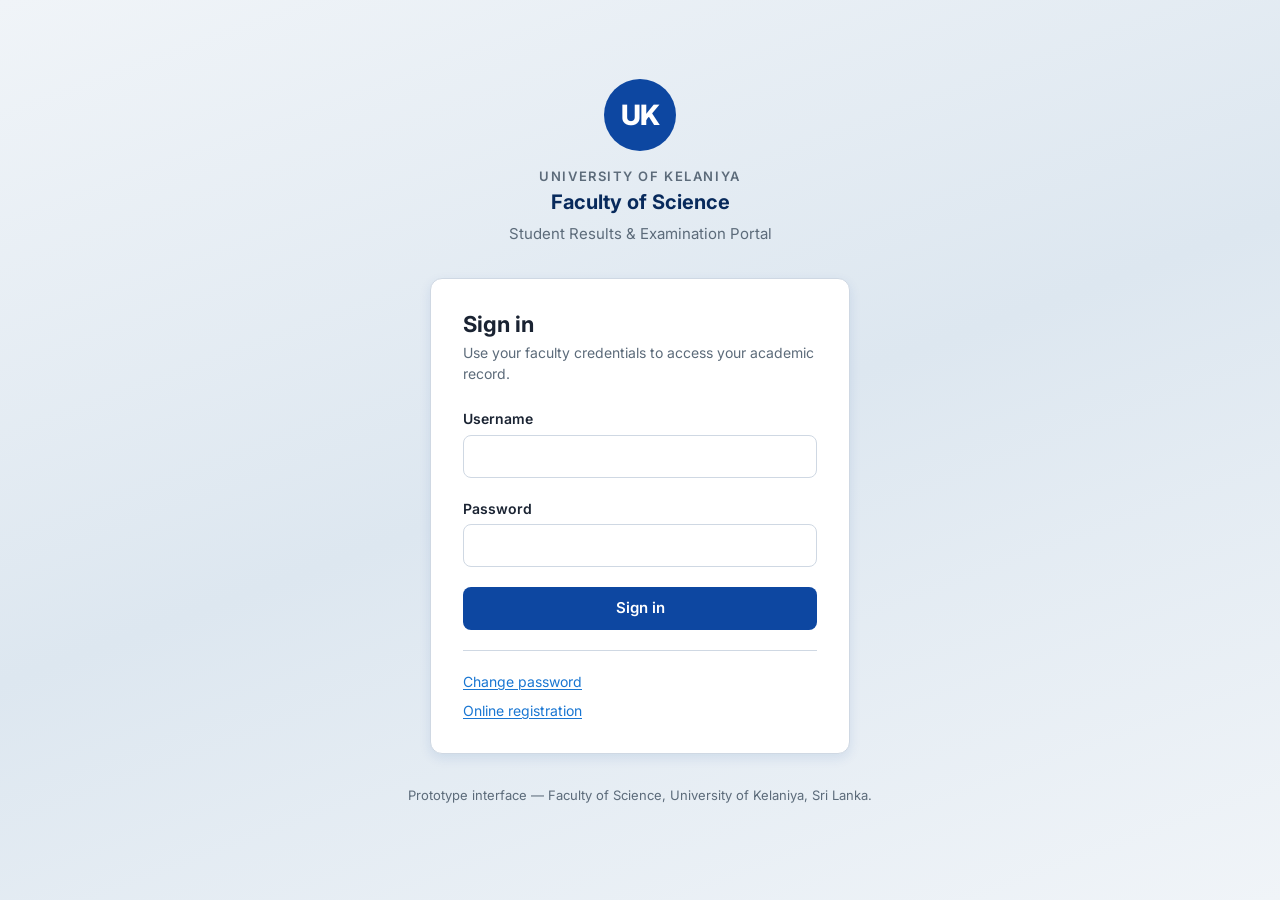
==== index.html @ 183fa7ee "first commit" ====
<!DOCTYPE html>
<html lang="en">
  <head>
    <meta charset="utf-8" />
    <meta name="viewport" content="width=device-width, initial-scale=1" />
    <title>Sign in — Faculty of Science Student Portal</title>
    <link rel="preconnect" href="https://fonts.googleapis.com" />
    <link rel="preconnect" href="https://fonts.gstatic.com" crossorigin />
    <link
      href="https://fonts.googleapis.com/css2?family=Inter:wght@400;500;600;700;800&display=swap"
      rel="stylesheet"
    />
    <link rel="stylesheet" href="css/main.css" />
  </head>
  <body>
    <a class="skip-link" href="#login-form">Skip to sign in</a>
    <div class="login-page">
      <header class="login-brand" role="banner">
        <div class="login-brand__crest" aria-hidden="true">UK</div>
        <p class="login-brand__uni">University of Kelaniya</p>
        <h1 class="login-brand__faculty">Faculty of Science</h1>
        <p class="login-brand__portal">Student Results &amp; Examination Portal</p>
      </header>

      <main class="login-card card card--elevated" id="main-content">
        <h1>Sign in</h1>
        <p class="subtitle">Use your faculty credentials to access your academic record.</p>

        <form id="login-form" action="dashboard.html" method="get" novalidate>
          <div class="form-group">
            <label for="username">Username</label>
            <input
              id="username"
              name="username"
              type="text"
              autocomplete="username"
              required
              aria-required="true"
            />
          </div>
          <div class="form-group">
            <label for="password">Password</label>
            <input
              id="password"
              name="password"
              type="password"
              autocomplete="current-password"
              required
              aria-required="true"
            />
          </div>
          <button type="submit" class="btn btn--primary btn--block">Sign in</button>
        </form>

        <nav class="form-footer-links" aria-label="Account help">
          <a href="#">Change password</a>
          <a href="#">Online registration</a>
        </nav>
      </main>

      <footer class="login-footer">
        <p>Prototype interface — Faculty of Science, University of Kelaniya, Sri Lanka.</p>
      </footer>
    </div>
    <script src="js/auth.js"></script>
    <script>
      (function () {
        if (window.PortalAuth && window.PortalAuth.isLoggedIn()) {
          window.location.replace("dashboard.html");
        }
        var form = document.getElementById("login-form");
        form.addEventListener("submit", function (e) {
          e.preventDefault();
          var u = document.getElementById("username").value.trim();
          var p = document.getElementById("password").value;
          if (!u || !p) return;
          PortalAuth.login();
          window.location.href = "dashboard.html";
        });
      })();
    </script>
  </body>
</html>
---- css/main.css ----
/* Faculty of Science — Student Results Portal
   University of Kelaniya — prototype styles */

:root {
  --color-primary: #0d47a1;
  --color-primary-dark: #082a5c;
  --color-primary-light: #1565c0;
  --color-accent: #1976d2;
  --color-surface: #ffffff;
  --color-bg: #f0f4f8;
  --color-bg-muted: #e8eef4;
  --color-border: #cfd8e3;
  --color-text: #1a2332;
  --color-text-muted: #5c6b7a;
  --color-success: #2e7d32;
  --color-warning: #ed6c02;
  --shadow-sm: 0 1px 3px rgba(13, 71, 161, 0.08);
  --shadow-md: 0 4px 12px rgba(13, 71, 161, 0.1);
  --radius: 12px;
  --radius-sm: 8px;
  --font-sans: "Inter", system-ui, -apple-system, Segoe UI, Roboto, sans-serif;
  --focus-ring: 0 0 0 3px rgba(25, 118, 210, 0.45);
}

*,
*::before,
*::after {
  box-sizing: border-box;
}

html {
  font-size: 100%;
  -webkit-text-size-adjust: 100%;
}

body {
  margin: 0;
  min-height: 100vh;
  font-family: var(--font-sans);
  font-size: 1rem;
  line-height: 1.5;
  color: var(--color-text);
  background: var(--color-bg);
}

/* Skip link */
.skip-link {
  position: absolute;
  top: -100px;
  left: 1rem;
  padding: 0.5rem 1rem;
  background: var(--color-primary);
  color: #fff;
  z-index: 1000;
  border-radius: var(--radius-sm);
  text-decoration: none;
  font-weight: 600;
}

.skip-link:focus {
  top: 1rem;
  outline: none;
  box-shadow: var(--focus-ring);
}

/* Typography */
h1,
h2,
h3 {
  margin: 0 0 0.5rem;
  font-weight: 700;
  line-height: 1.25;
  color: var(--color-text);
}

h1 {
  font-size: clamp(1.5rem, 2.5vw, 1.875rem);
}

h2 {
  font-size: clamp(1.25rem, 2vw, 1.5rem);
}

h3 {
  font-size: 1.125rem;
}

p {
  margin: 0 0 1rem;
}

a {
  color: var(--color-accent);
  text-decoration-thickness: 1px;
  text-underline-offset: 2px;
}

a:hover {
  color: var(--color-primary-dark);
}

/* Layout utilities */
.container {
  width: 100%;
  max-width: 1200px;
  margin: 0 auto;
  padding: 0 1.25rem;
}

.page-main {
  padding: 1.5rem 0 3rem;
}

/* Buttons */
.btn {
  display: inline-flex;
  align-items: center;
  justify-content: center;
  gap: 0.5rem;
  padding: 0.625rem 1.25rem;
  font-family: inherit;
  font-size: 0.9375rem;
  font-weight: 600;
  line-height: 1.25;
  border-radius: var(--radius-sm);
  border: 2px solid transparent;
  cursor: pointer;
  text-decoration: none;
  transition: background 0.15s, border-color 0.15s, color 0.15s, box-shadow 0.15s;
}

.btn:focus-visible {
  outline: none;
  box-shadow: var(--focus-ring);
}

.btn--primary {
  background: var(--color-primary);
  color: #fff;
}

.btn--primary:hover {
  background: var(--color-primary-dark);
}

.btn--secondary {
  background: var(--color-surface);
  color: var(--color-primary);
  border-color: var(--color-border);
}

.btn--secondary:hover {
  background: var(--color-bg-muted);
  border-color: var(--color-primary-light);
}

.btn--ghost {
  background: transparent;
  color: var(--color-primary);
}

.btn--ghost:hover {
  background: rgba(13, 71, 161, 0.08);
}

.btn--block {
  width: 100%;
}

.btn-group {
  display: flex;
  flex-wrap: wrap;
  gap: 0.75rem;
  align-items: center;
}

/* Cards */
.card {
  background: var(--color-surface);
  border-radius: var(--radius);
  border: 1px solid var(--color-border);
  box-shadow: var(--shadow-sm);
  padding: 1.25rem 1.5rem;
}

.card--elevated {
  box-shadow: var(--shadow-md);
}

.card__title {
  font-size: 0.8125rem;
  font-weight: 600;
  text-transform: uppercase;
  letter-spacing: 0.04em;
  color: var(--color-text-muted);
  margin: 0 0 0.35rem;
}

.card__value {
  font-size: 1.5rem;
  font-weight: 700;
  color: var(--color-primary-dark);
  margin: 0;
}

.card__meta {
  font-size: 0.875rem;
  color: var(--color-text-muted);
  margin: 0.25rem 0 0;
}

/* Forms */
.form-group {
  margin-bottom: 1.25rem;
}

.form-group label {
  display: block;
  font-size: 0.875rem;
  font-weight: 600;
  color: var(--color-text);
  margin-bottom: 0.35rem;
}

.form-group input[type="text"],
.form-group input[type="password"],
.form-group input[type="search"],
.form-group select {
  width: 100%;
  padding: 0.65rem 0.85rem;
  font-family: inherit;
  font-size: 1rem;
  border: 1px solid var(--color-border);
  border-radius: var(--radius-sm);
  background: var(--color-surface);
  color: var(--color-text);
}

.form-group input:focus-visible,
.form-group select:focus-visible {
  outline: none;
  border-color: var(--color-accent);
  box-shadow: var(--focus-ring);
}

.form-footer-links {
  display: flex;
  flex-direction: column;
  gap: 0.5rem;
  margin-top: 1.25rem;
  padding-top: 1.25rem;
  border-top: 1px solid var(--color-border);
  font-size: 0.875rem;
}

/* Login page */
.login-page {
  min-height: 100vh;
  display: flex;
  flex-direction: column;
  align-items: center;
  justify-content: center;
  padding: 2rem 1rem;
  background: linear-gradient(160deg, var(--color-bg) 0%, #dde7f0 50%, var(--color-bg) 100%);
}

.login-brand {
  text-align: center;
  margin-bottom: 2rem;
  max-width: 420px;
}

.login-brand__crest {
  width: 72px;
  height: 72px;
  margin: 0 auto 1rem;
  background: var(--color-primary);
  color: #fff;
  border-radius: 50%;
  display: flex;
  align-items: center;
  justify-content: center;
  font-size: 1.75rem;
  font-weight: 800;
  letter-spacing: -0.02em;
}

.login-brand__uni {
  font-size: 0.8125rem;
  font-weight: 600;
  text-transform: uppercase;
  letter-spacing: 0.12em;
  color: var(--color-text-muted);
  margin: 0 0 0.25rem;
}

.login-brand__faculty {
  font-size: 1.25rem;
  font-weight: 700;
  color: var(--color-primary-dark);
  margin: 0;
}

.login-brand__portal {
  font-size: 0.9375rem;
  color: var(--color-text-muted);
  margin: 0.5rem 0 0;
}

.login-card {
  width: 100%;
  max-width: 420px;
  padding: 2rem;
}

.login-card h1 {
  font-size: 1.375rem;
  margin-bottom: 0.25rem;
}

.login-card .subtitle {
  font-size: 0.875rem;
  color: var(--color-text-muted);
  margin: 0 0 1.5rem;
}

.login-footer {
  margin-top: 2rem;
  text-align: center;
  font-size: 0.8125rem;
  color: var(--color-text-muted);
}

/* App header */
.app-header {
  background: var(--color-primary-dark);
  color: #fff;
  padding: 1rem 0;
  box-shadow: var(--shadow-md);
}

.app-header__inner {
  display: flex;
  flex-wrap: wrap;
  align-items: center;
  justify-content: space-between;
  gap: 1rem;
}

.app-header__title {
  font-size: 1rem;
  font-weight: 700;
  margin: 0;
}

.app-header__title span {
  display: block;
  font-size: 0.75rem;
  font-weight: 500;
  opacity: 0.9;
  margin-top: 0.15rem;
}

.app-header__student {
  display: flex;
  flex-wrap: wrap;
  align-items: center;
  gap: 1rem 1.5rem;
  font-size: 0.875rem;
}

.app-header__student strong {
  display: block;
  font-size: 1rem;
}

.app-header__student span {
  opacity: 0.92;
}

.app-header .btn--secondary {
  background: rgba(255, 255, 255, 0.12);
  border-color: rgba(255, 255, 255, 0.45);
  color: #fff !important;
}

.app-header .btn--secondary:hover {
  background: rgba(255, 255, 255, 0.22);
  border-color: #fff;
}

/* Dashboard grid */
.summary-grid {
  display: grid;
  grid-template-columns: repeat(auto-fill, minmax(200px, 1fr));
  gap: 1rem;
  margin-bottom: 2rem;
}

.actions-section h2 {
  margin-bottom: 1rem;
}

.actions-grid {
  display: grid;
  grid-template-columns: repeat(auto-fill, minmax(160px, 1fr));
  gap: 0.875rem;
  margin-bottom: 2rem;
}

.action-tile {
  display: flex;
  flex-direction: column;
  align-items: flex-start;
  padding: 1.125rem 1.25rem;
  background: var(--color-surface);
  border: 1px solid var(--color-border);
  border-radius: var(--radius);
  text-decoration: none;
  color: var(--color-text);
  font-weight: 600;
  font-size: 0.9375rem;
  box-shadow: var(--shadow-sm);
  transition: border-color 0.15s, box-shadow 0.15s, transform 0.15s;
  min-height: 88px;
}

.action-tile:hover {
  border-color: var(--color-primary-light);
  box-shadow: var(--shadow-md);
  color: var(--color-primary-dark);
}

.action-tile:focus-visible {
  outline: none;
  box-shadow: var(--focus-ring);
}

.action-tile small {
  display: block;
  margin-top: 0.35rem;
  font-weight: 500;
  font-size: 0.75rem;
  color: var(--color-text-muted);
}

.dashboard-two-col {
  display: grid;
  grid-template-columns: 1fr;
  gap: 1.5rem;
}

@media (min-width: 900px) {
  .dashboard-two-col {
    grid-template-columns: 1fr 340px;
    align-items: start;
  }
}

.detail-list {
  list-style: none;
  margin: 0;
  padding: 0;
}

.detail-list li {
  display: grid;
  grid-template-columns: 140px 1fr;
  gap: 0.75rem;
  padding: 0.65rem 0;
  border-bottom: 1px solid var(--color-bg-muted);
  font-size: 0.9375rem;
}

.detail-list li:last-child {
  border-bottom: none;
}

.detail-list dt {
  margin: 0;
  font-weight: 600;
  color: var(--color-text-muted);
}

.detail-list dd {
  margin: 0;
}

/* Page title bar */
.page-title-bar {
  display: flex;
  flex-wrap: wrap;
  align-items: flex-start;
  justify-content: space-between;
  gap: 1rem;
  margin-bottom: 1.5rem;
}

.page-title-bar h1 {
  margin: 0;
}

/* Results summary strip */
.results-summary {
  display: grid;
  grid-template-columns: repeat(auto-fill, minmax(160px, 1fr));
  gap: 1rem;
  margin-bottom: 1.5rem;
}

.results-summary .card {
  padding: 1rem 1.25rem;
}

.results-summary .card__value {
  font-size: 1.35rem;
}

/* Filters */
.filters-bar {
  display: flex;
  flex-wrap: wrap;
  gap: 1rem;
  align-items: flex-end;
  margin-bottom: 1rem;
}

.filters-bar .form-group {
  margin-bottom: 0;
  flex: 1 1 160px;
  min-width: 140px;
}

.filters-bar .form-group--search {
  flex: 2 1 220px;
}

.table-wrap {
  overflow: auto;
  border-radius: var(--radius);
  border: 1px solid var(--color-border);
  background: var(--color-surface);
  max-height: min(70vh, 560px);
}

.results-table {
  width: 100%;
  border-collapse: collapse;
  font-size: 0.875rem;
}

.results-table thead {
  position: sticky;
  top: 0;
  z-index: 1;
  background: var(--color-primary);
  color: #fff;
}

.results-table th {
  text-align: left;
  padding: 0.85rem 1rem;
  font-weight: 600;
  white-space: nowrap;
}

.results-table td {
  padding: 0.75rem 1rem;
  border-bottom: 1px solid var(--color-bg-muted);
  vertical-align: top;
}

.results-table tbody tr:nth-child(even) {
  background: #f7fafc;
}

.results-table tbody tr:hover {
  background: #e3f2fd;
}

.results-table .grade {
  font-weight: 700;
  color: var(--color-primary-dark);
}

.empty-row td {
  text-align: center;
  color: var(--color-text-muted);
  padding: 2rem;
}

/* Admission page */
.admission-layout {
  max-width: 720px;
  margin: 0 auto;
}

.admission-screen-card .detail-list li {
  grid-template-columns: 160px 1fr;
}

/* Printable admission — screen preview */
.print-admission {
  margin-top: 2rem;
  padding: 2rem;
  background: #fff;
  border: 2px solid var(--color-text);
  border-radius: 0;
}

.print-admission__header {
  text-align: center;
  border-bottom: 2px solid var(--color-primary-dark);
  padding-bottom: 1rem;
  margin-bottom: 1.25rem;
}

.print-admission__header .uni {
  font-size: 0.75rem;
  font-weight: 700;
  text-transform: uppercase;
  letter-spacing: 0.15em;
  color: var(--color-text);
  margin: 0 0 0.25rem;
}

.print-admission__header .faculty {
  font-size: 0.95rem;
  font-weight: 600;
  margin: 0 0 0.5rem;
}

.print-admission__header .doc-title {
  font-size: 1.25rem;
  font-weight: 800;
  color: var(--color-primary-dark);
  margin: 0.75rem 0 0;
}

.print-admission__body {
  display: grid;
  gap: 0.75rem;
  font-size: 0.9rem;
  margin: 0;
}

.print-admission__row {
  display: grid;
  grid-template-columns: 140px 1fr;
  gap: 0.5rem;
  padding: 0.35rem 0;
  border-bottom: 1px solid #ddd;
}

.print-admission__row dt {
  font-weight: 700;
  margin: 0;
}

.print-admission__row dd {
  margin: 0;
}

.print-admission__footer {
  margin-top: 1.5rem;
  padding-top: 1rem;
  border-top: 1px solid #999;
  font-size: 0.75rem;
  color: #444;
}

.screen-only {
  display: block;
}

/* Print */
@media print {
  body {
    background: #fff;
  }

  .skip-link,
  .app-header,
  .screen-only,
  .page-title-bar .btn-group,
  .login-page .login-footer {
    display: none !important;
  }

  .page-main {
    padding: 0;
  }

  .print-admission {
    border: none;
    padding: 0;
    margin: 0;
    box-shadow: none;
  }

  .container {
    max-width: 100%;
    padding: 0;
  }

  .results-table thead {
    background: #0d47a1 !important;
    -webkit-print-color-adjust: exact;
    print-color-adjust: exact;
  }

  .filters-bar,
  .results-summary,
  #filter-hint {
    display: none !important;
  }

  .table-wrap {
    max-height: none;
    border: none;
  }

  .card {
    box-shadow: none;
    border: 1px solid #ccc;
  }
}

/* Reduced motion */
@media (prefers-reduced-motion: reduce) {
  *,
  *::before,
  *::after {
    transition-duration: 0.01ms !important;
  }
}
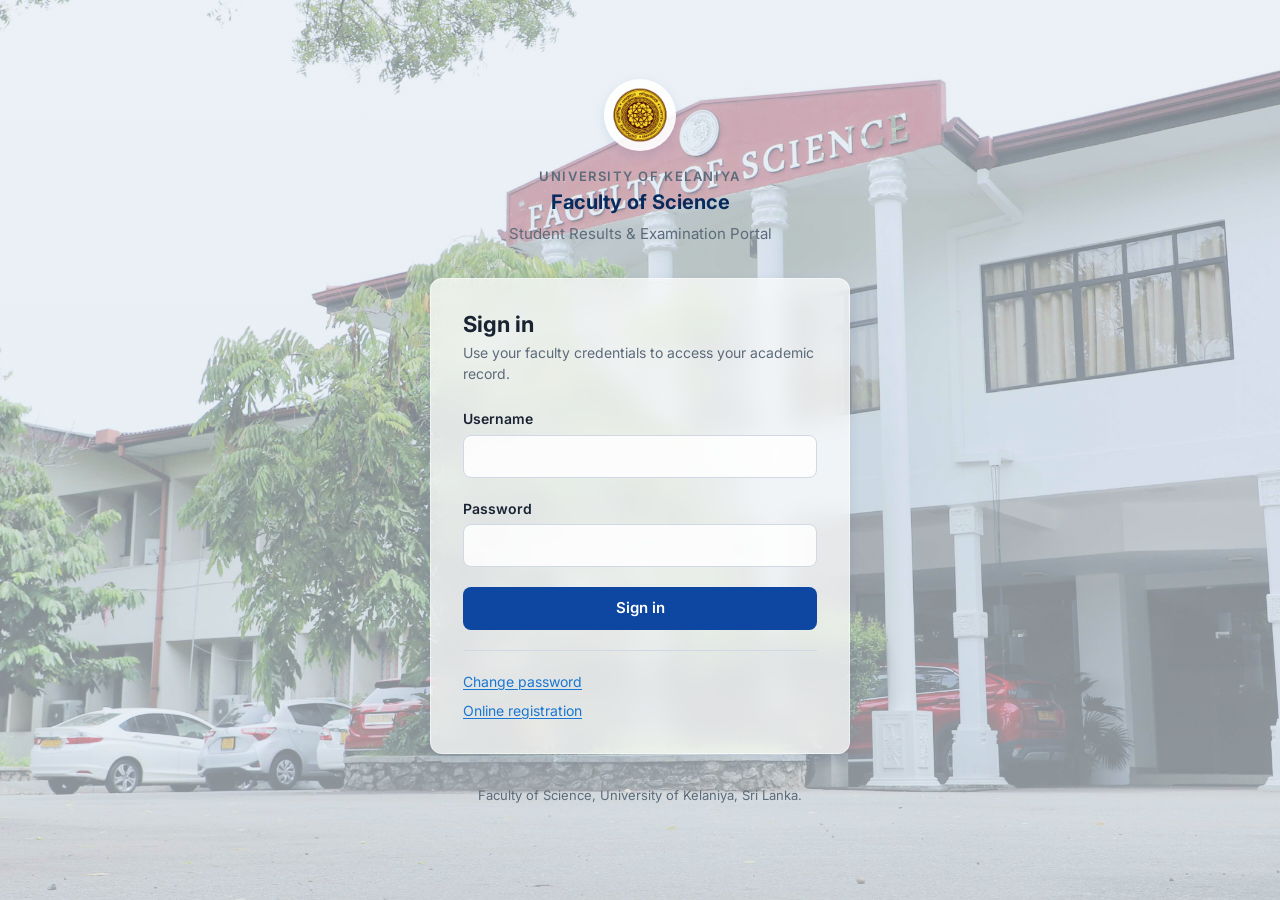
==== commit a43c6de0: "changed and added photos" ====
--- a/index.html
+++ b/index.html
@@ -16,7 +16,9 @@
     <a class="skip-link" href="#login-form">Skip to sign in</a>
     <div class="login-page">
       <header class="login-brand" role="banner">
-        <div class="login-brand__crest" aria-hidden="true">UK</div>
+        <div class="login-brand__crest">
+          <img src="logos/Kelaniya.png" alt="University of Kelaniya logo" />
+        </div>
         <p class="login-brand__uni">University of Kelaniya</p>
         <h1 class="login-brand__faculty">Faculty of Science</h1>
         <p class="login-brand__portal">Student Results &amp; Examination Portal</p>
@@ -59,7 +61,7 @@
       </main>
 
       <footer class="login-footer">
-        <p>Prototype interface — Faculty of Science, University of Kelaniya, Sri Lanka.</p>
+        <p>Faculty of Science, University of Kelaniya, Sri Lanka.</p>
       </footer>
     </div>
     <script src="js/auth.js"></script>
--- a/css/main.css
+++ b/css/main.css
@@ -1,5 +1,5 @@
 /* Faculty of Science — Student Results Portal
-   University of Kelaniya — prototype styles */
+  University of Kelaniya — application styles */
 
 :root {
   --color-primary: #0d47a1;
@@ -20,6 +20,9 @@
   --radius-sm: 8px;
   --font-sans: "Inter", system-ui, -apple-system, Segoe UI, Roboto, sans-serif;
   --focus-ring: 0 0 0 3px rgba(25, 118, 210, 0.45);
+  --glass-bg: rgba(255, 255, 255, 0.72);
+  --glass-bg-strong: rgba(255, 255, 255, 0.84);
+  --glass-border: rgba(255, 255, 255, 0.46);
 }
 
 *,
@@ -40,7 +43,14 @@
   font-size: 1rem;
   line-height: 1.5;
   color: var(--color-text);
-  background: var(--color-bg);
+  background-color: #dbe6ef;
+  background-image:
+    linear-gradient(rgba(219, 230, 239, 0.55), rgba(219, 230, 239, 0.65)),
+    url("../bg%20photos/fos_image.jpg");
+  background-size: cover;
+  background-position: center;
+  background-repeat: no-repeat;
+  background-attachment: fixed;
 }
 
 /* Skip link */
@@ -176,10 +186,12 @@
 
 /* Cards */
 .card {
-  background: var(--color-surface);
+  background: var(--glass-bg);
   border-radius: var(--radius);
-  border: 1px solid var(--color-border);
-  box-shadow: var(--shadow-sm);
+  border: 1px solid var(--glass-border);
+  box-shadow: var(--shadow-md);
+  backdrop-filter: blur(12px);
+  -webkit-backdrop-filter: blur(12px);
   padding: 1.25rem 1.5rem;
 }
 
@@ -232,7 +244,7 @@
   font-size: 1rem;
   border: 1px solid var(--color-border);
   border-radius: var(--radius-sm);
-  background: var(--color-surface);
+  background: var(--glass-bg-strong);
   color: var(--color-text);
 }
 
@@ -261,7 +273,7 @@
   align-items: center;
   justify-content: center;
   padding: 2rem 1rem;
-  background: linear-gradient(160deg, var(--color-bg) 0%, #dde7f0 50%, var(--color-bg) 100%);
+  background: transparent;
 }
 
 .login-brand {
@@ -274,15 +286,19 @@
   width: 72px;
   height: 72px;
   margin: 0 auto 1rem;
-  background: var(--color-primary);
-  color: #fff;
+  padding: 0.4rem;
+  background: rgba(255, 255, 255, 0.9);
+  border: 1px solid var(--glass-border);
   border-radius: 50%;
-  display: flex;
-  align-items: center;
-  justify-content: center;
-  font-size: 1.75rem;
-  font-weight: 800;
-  letter-spacing: -0.02em;
+  display: grid;
+  place-items: center;
+  box-shadow: var(--shadow-md);
+}
+
+.login-brand__crest img {
+  width: 100%;
+  height: 100%;
+  object-fit: contain;
 }
 
 .login-brand__uni {
@@ -333,10 +349,13 @@
 
 /* App header */
 .app-header {
-  background: var(--color-primary-dark);
+  background: rgba(8, 42, 92, 0.62);
   color: #fff;
   padding: 1rem 0;
   box-shadow: var(--shadow-md);
+  backdrop-filter: blur(12px);
+  -webkit-backdrop-filter: blur(12px);
+  border-bottom: 1px solid rgba(255, 255, 255, 0.18);
 }
 
 .app-header__inner {
@@ -347,6 +366,22 @@
   gap: 1rem;
 }
 
+.app-header__brand {
+  display: flex;
+  align-items: center;
+  gap: 0.75rem;
+}
+
+.app-header__logo {
+  width: 44px;
+  height: 44px;
+  object-fit: contain;
+  border-radius: 50%;
+  background: rgba(255, 255, 255, 0.92);
+  padding: 0.25rem;
+  border: 1px solid rgba(255, 255, 255, 0.55);
+}
+
 .app-header__title {
   font-size: 1rem;
   font-weight: 700;
@@ -413,14 +448,16 @@
   flex-direction: column;
   align-items: flex-start;
   padding: 1.125rem 1.25rem;
-  background: var(--color-surface);
-  border: 1px solid var(--color-border);
+  background: var(--glass-bg);
+  border: 1px solid var(--glass-border);
   border-radius: var(--radius);
   text-decoration: none;
   color: var(--color-text);
   font-weight: 600;
   font-size: 0.9375rem;
   box-shadow: var(--shadow-sm);
+  backdrop-filter: blur(10px);
+  -webkit-backdrop-filter: blur(10px);
   transition: border-color 0.15s, box-shadow 0.15s, transform 0.15s;
   min-height: 88px;
 }
@@ -538,8 +575,10 @@
 .table-wrap {
   overflow: auto;
   border-radius: var(--radius);
-  border: 1px solid var(--color-border);
-  background: var(--color-surface);
+  border: 1px solid var(--glass-border);
+  background: rgba(255, 255, 255, 0.78);
+  backdrop-filter: blur(10px);
+  -webkit-backdrop-filter: blur(10px);
   max-height: min(70vh, 560px);
 }
 
@@ -637,6 +676,14 @@
   margin: 0.75rem 0 0;
 }
 
+.print-admission__logo {
+  width: 56px;
+  height: 56px;
+  object-fit: contain;
+  display: block;
+  margin: 0.5rem auto;
+}
+
 .print-admission__body {
   display: grid;
   gap: 0.75rem;
@@ -677,6 +724,7 @@
 @media print {
   body {
     background: #fff;
+    background-image: none !important;
   }
 
   .skip-link,
@@ -723,6 +771,22 @@
   .card {
     box-shadow: none;
     border: 1px solid #ccc;
+    backdrop-filter: none !important;
+    -webkit-backdrop-filter: none !important;
+  }
+
+  .action-tile,
+  .table-wrap,
+  .app-header {
+    backdrop-filter: none !important;
+    -webkit-backdrop-filter: none !important;
+  }
+}
+
+@media (max-width: 700px) {
+  .app-header__logo {
+    width: 38px;
+    height: 38px;
   }
 }
 
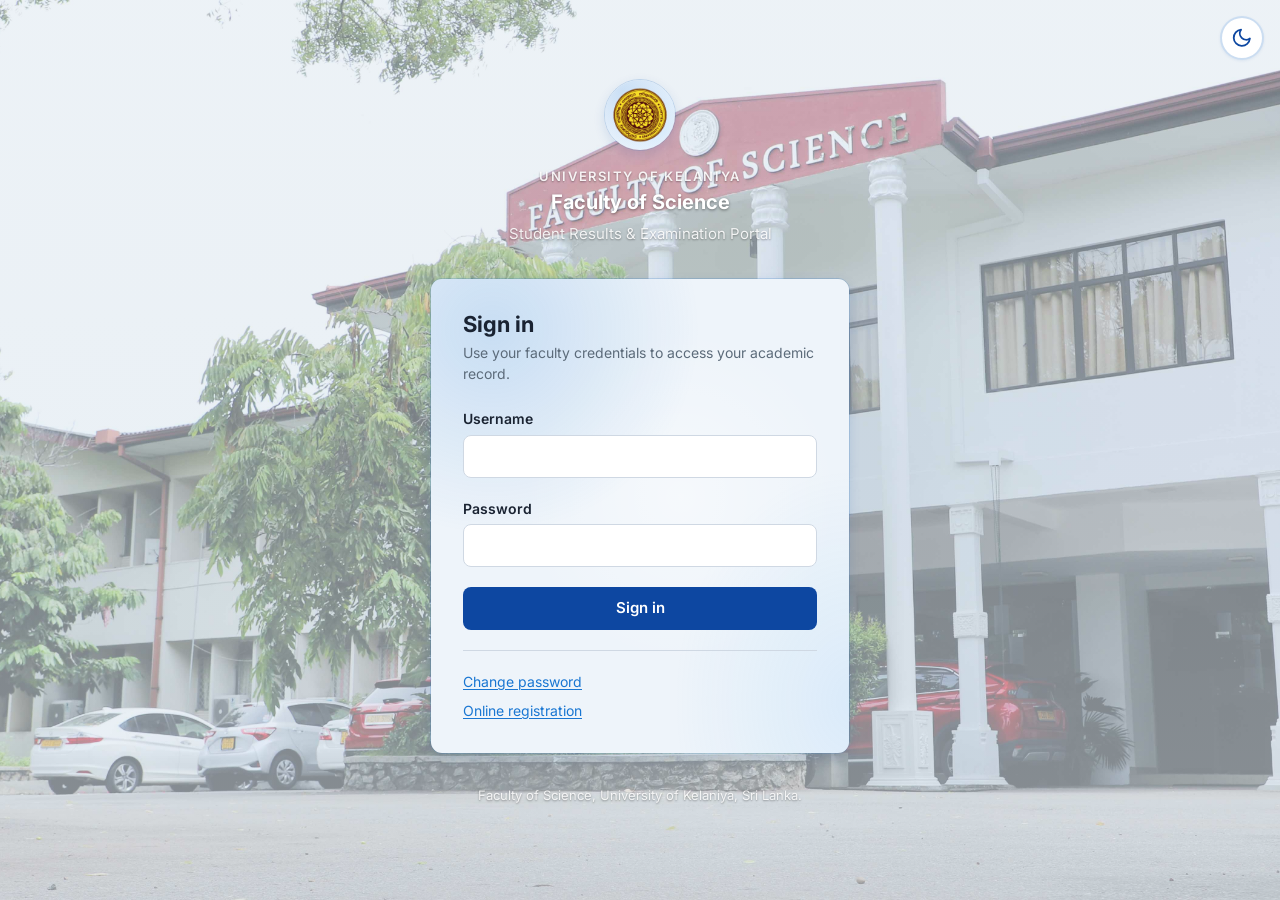
==== commit f9ec4848: "added liquid glass effect and dark mode" ====
--- a/index.html
+++ b/index.html
@@ -1,5 +1,5 @@
 <!DOCTYPE html>
-<html lang="en">
+<html lang="en" data-theme="light">
   <head>
     <meta charset="utf-8" />
     <meta name="viewport" content="width=device-width, initial-scale=1" />
@@ -11,9 +11,16 @@
       rel="stylesheet"
     />
     <link rel="stylesheet" href="css/main.css" />
+    <script src="js/theme.js"></script>
   </head>
   <body>
     <a class="skip-link" href="#login-form">Skip to sign in</a>
+    <div class="theme-toggle-wrap">
+      <button type="button" class="theme-toggle" data-theme-toggle>
+        <svg class="theme-toggle__icon theme-toggle__icon--moon" xmlns="http://www.w3.org/2000/svg" viewBox="0 0 24 24" fill="none" stroke="currentColor" stroke-width="2" stroke-linecap="round" stroke-linejoin="round" aria-hidden="true"><path d="M21 12.79A9 9 0 1 1 11.21 3 7 7 0 0 0 21 12.79z"/></svg>
+        <svg class="theme-toggle__icon theme-toggle__icon--sun" xmlns="http://www.w3.org/2000/svg" viewBox="0 0 24 24" fill="none" stroke="currentColor" stroke-width="2" stroke-linecap="round" stroke-linejoin="round" aria-hidden="true"><circle cx="12" cy="12" r="4"/><path d="M12 2v2m0 16v2M4.93 4.93l1.41 1.41m11.31 11.31l1.41 1.41M2 12h2m16 0h2M4.93 19.07l1.41-1.41M17.66 6.34l1.41-1.41"/></svg>
+      </button>
+    </div>
     <div class="login-page">
       <header class="login-brand" role="banner">
         <div class="login-brand__crest">
--- a/css/main.css
+++ b/css/main.css
@@ -2,6 +2,7 @@
   University of Kelaniya — application styles */
 
 :root {
+  color-scheme: light;
   --color-primary: #0d47a1;
   --color-primary-dark: #082a5c;
   --color-primary-light: #1565c0;
@@ -15,14 +16,85 @@
   --color-success: #2e7d32;
   --color-warning: #ed6c02;
   --shadow-sm: 0 1px 3px rgba(13, 71, 161, 0.08);
-  --shadow-md: 0 4px 12px rgba(13, 71, 161, 0.1);
+  --shadow-md: 0 4px 12px rgba(13, 71, 161, 0.12);
   --radius: 12px;
   --radius-sm: 8px;
   --font-sans: "Inter", system-ui, -apple-system, Segoe UI, Roboto, sans-serif;
   --focus-ring: 0 0 0 3px rgba(25, 118, 210, 0.45);
-  --glass-bg: rgba(255, 255, 255, 0.72);
-  --glass-bg-strong: rgba(255, 255, 255, 0.84);
-  --glass-border: rgba(255, 255, 255, 0.46);
+  /* Liquid surfaces (no backdrop blur) */
+  --liquid-base: #eef4fa;
+  --liquid-base-strong: #ffffff;
+  --liquid-highlight-a: rgba(25, 118, 210, 0.18);
+  --liquid-highlight-b: rgba(100, 181, 246, 0.14);
+  --liquid-border: rgba(21, 101, 192, 0.22);
+  --liquid-shine: rgba(255, 255, 255, 0.45);
+  --body-overlay: rgba(219, 230, 239, 0.5);
+  --body-overlay-2: rgba(219, 230, 239, 0.62);
+  --table-wrap-bg: #e8f0f8;
+  --table-row-alt: #f0f6fc;
+  --table-row-hover: #dbeaf8;
+  --login-crest-base: #f2f7fd;
+  --header-gradient: linear-gradient(128deg, #051a40 0%, #0d47a1 42%, #1565c0 88%);
+}
+
+[data-theme="dark"] {
+  color-scheme: dark;
+  --color-primary: #5c9ce6;
+  --color-primary-dark: #90caf9;
+  --color-primary-light: #7eb8f0;
+  --color-accent: #64b5f6;
+  --color-surface: #1c2433;
+  --color-bg: #121820;
+  --color-bg-muted: #243044;
+  --color-border: #3d4f66;
+  --color-text: #e8eef4;
+  --color-text-muted: #9fb0c3;
+  --color-success: #66bb6a;
+  --color-warning: #ffb74d;
+  --shadow-sm: 0 1px 3px rgba(0, 0, 0, 0.35);
+  --shadow-md: 0 4px 16px rgba(0, 0, 0, 0.45);
+  --focus-ring: 0 0 0 3px rgba(100, 181, 246, 0.5);
+  --liquid-base: #1c2636;
+  --liquid-base-strong: #243044;
+  --liquid-highlight-a: rgba(100, 181, 246, 0.16);
+  --liquid-highlight-b: rgba(66, 165, 245, 0.1);
+  --liquid-border: rgba(100, 181, 246, 0.22);
+  --liquid-shine: rgba(255, 255, 255, 0.06);
+  --body-overlay: rgba(10, 14, 22, 0.82);
+  --body-overlay-2: rgba(10, 14, 22, 0.9);
+  --table-wrap-bg: #1a2433;
+  --table-row-alt: #222e42;
+  --table-row-hover: #243a58;
+  --login-crest-base: #252f42;
+  --header-gradient: linear-gradient(128deg, #030d1f 0%, #0a1f42 48%, #143560 100%);
+}
+
+@keyframes liquid-surface-flow {
+  0%,
+  100% {
+    transform: translate(0, 0) scale(1);
+  }
+  28% {
+    transform: translate(5%, -4%) scale(1.05);
+  }
+  55% {
+    transform: translate(-4%, 5%) scale(1.02);
+  }
+  78% {
+    transform: translate(-5%, -3%) scale(1.04);
+  }
+}
+
+@keyframes liquid-header-flow {
+  0%,
+  100% {
+    transform: translate(0, 0) scale(1);
+    opacity: 0.85;
+  }
+  50% {
+    transform: translate(6%, -5%) scale(1.08);
+    opacity: 1;
+  }
 }
 
 *,
@@ -45,12 +117,16 @@
   color: var(--color-text);
   background-color: #dbe6ef;
   background-image:
-    linear-gradient(rgba(219, 230, 239, 0.55), rgba(219, 230, 239, 0.65)),
+    linear-gradient(var(--body-overlay), var(--body-overlay-2)),
     url("../bg%20photos/fos_image.jpg");
   background-size: cover;
   background-position: center;
   background-repeat: no-repeat;
   background-attachment: fixed;
+}
+
+[data-theme="dark"] body {
+  background-color: #0a0e14;
 }
 
 /* Skip link */
@@ -106,7 +182,11 @@
 }
 
 a:hover {
-  color: var(--color-primary-dark);
+  color: var(--color-primary);
+}
+
+[data-theme="dark"] a:hover {
+  color: var(--color-primary-light);
 }
 
 /* Layout utilities */
@@ -173,6 +253,14 @@
   background: rgba(13, 71, 161, 0.08);
 }
 
+[data-theme="dark"] .btn--ghost {
+  color: var(--color-primary-light);
+}
+
+[data-theme="dark"] .btn--ghost:hover {
+  background: rgba(100, 181, 246, 0.12);
+}
+
 .btn--block {
   width: 100%;
 }
@@ -184,14 +272,107 @@
   align-items: center;
 }
 
+/* Theme toggle (icons only: moon = go dark, sun = go light) */
+.theme-toggle-wrap {
+  position: fixed;
+  top: 1rem;
+  right: 1rem;
+  z-index: 50;
+}
+
+.theme-toggle {
+  display: inline-flex;
+  align-items: center;
+  justify-content: center;
+  width: 2.75rem;
+  height: 2.75rem;
+  padding: 0;
+  border-radius: 50%;
+  border: 2px solid var(--liquid-border);
+  background: var(--liquid-base-strong);
+  color: var(--color-primary);
+  cursor: pointer;
+  font-family: inherit;
+  transition: background 0.15s, border-color 0.15s, color 0.15s, transform 0.15s;
+  box-shadow: var(--shadow-sm);
+}
+
+.theme-toggle:focus-visible {
+  outline: none;
+  box-shadow: var(--focus-ring);
+}
+
+.theme-toggle:hover {
+  background: var(--liquid-base);
+  border-color: var(--color-primary-light);
+  transform: scale(1.05);
+}
+
+.theme-toggle__icon {
+  width: 1.35rem;
+  height: 1.35rem;
+  flex-shrink: 0;
+}
+
+html[data-theme="light"] .theme-toggle__icon--sun {
+  display: none;
+}
+
+html[data-theme="dark"] .theme-toggle__icon--moon {
+  display: none;
+}
+
+.app-header .theme-toggle {
+  position: static;
+  background: rgba(255, 255, 255, 0.14);
+  border-color: rgba(255, 255, 255, 0.5);
+  color: #fff;
+  box-shadow: none;
+}
+
+.app-header .theme-toggle:hover {
+  background: rgba(255, 255, 255, 0.26);
+  border-color: #fff;
+}
+
+/* Shared liquid layer (isolation keeps negative z-index ::before under content, including text nodes) */
+.card::before,
+.action-tile::before,
+.table-wrap::before {
+  content: "";
+  position: absolute;
+  inset: -48%;
+  background-color: var(--liquid-base);
+  background-image:
+    radial-gradient(ellipse 46% 40% at 32% 30%, var(--liquid-highlight-a), transparent 55%),
+    radial-gradient(ellipse 42% 48% at 76% 70%, var(--liquid-highlight-b), transparent 52%),
+    radial-gradient(ellipse 30% 28% at 55% 48%, var(--liquid-shine), transparent 65%);
+  animation: liquid-surface-flow 17s ease-in-out infinite;
+  pointer-events: none;
+  z-index: -1;
+}
+
+.action-tile::before {
+  animation-duration: 19s;
+  animation-delay: -7s;
+}
+
+.table-wrap::before {
+  animation-duration: 21s;
+  animation-delay: -4s;
+  background-color: var(--table-wrap-bg);
+}
+
 /* Cards */
 .card {
-  background: var(--glass-bg);
+  position: relative;
+  z-index: 0;
+  isolation: isolate;
+  overflow: hidden;
+  background: transparent;
   border-radius: var(--radius);
-  border: 1px solid var(--glass-border);
+  border: 1px solid var(--liquid-border);
   box-shadow: var(--shadow-md);
-  backdrop-filter: blur(12px);
-  -webkit-backdrop-filter: blur(12px);
   padding: 1.25rem 1.5rem;
 }
 
@@ -244,7 +425,7 @@
   font-size: 1rem;
   border: 1px solid var(--color-border);
   border-radius: var(--radius-sm);
-  background: var(--glass-bg-strong);
+  background: var(--liquid-base-strong);
   color: var(--color-text);
 }
 
@@ -283,44 +464,66 @@
 }
 
 .login-brand__crest {
+  position: relative;
+  z-index: 0;
+  isolation: isolate;
+  overflow: hidden;
   width: 72px;
   height: 72px;
   margin: 0 auto 1rem;
   padding: 0.4rem;
-  background: rgba(255, 255, 255, 0.9);
-  border: 1px solid var(--glass-border);
+  background: transparent;
+  border: 1px solid var(--liquid-border);
   border-radius: 50%;
   display: grid;
   place-items: center;
   box-shadow: var(--shadow-md);
 }
 
+.login-brand__crest::before {
+  content: "";
+  position: absolute;
+  inset: -35%;
+  background-color: var(--login-crest-base);
+  background-image:
+    radial-gradient(circle at 35% 30%, var(--liquid-highlight-a), transparent 58%),
+    radial-gradient(circle at 70% 65%, var(--liquid-highlight-b), transparent 55%);
+  animation: liquid-surface-flow 14s ease-in-out infinite;
+  z-index: -1;
+  pointer-events: none;
+}
+
 .login-brand__crest img {
+  position: relative;
   width: 100%;
   height: 100%;
   object-fit: contain;
 }
 
+/* Login brand sits on the photo — use light text so it reads on blue/sky areas */
 .login-brand__uni {
   font-size: 0.8125rem;
   font-weight: 600;
   text-transform: uppercase;
   letter-spacing: 0.12em;
-  color: var(--color-text-muted);
+  color: rgba(255, 255, 255, 0.9);
   margin: 0 0 0.25rem;
+  text-shadow: 0 1px 2px rgba(0, 0, 0, 0.35);
 }
 
 .login-brand__faculty {
   font-size: 1.25rem;
   font-weight: 700;
-  color: var(--color-primary-dark);
+  color: #ffffff;
   margin: 0;
+  text-shadow: 0 1px 3px rgba(0, 0, 0, 0.45);
 }
 
 .login-brand__portal {
   font-size: 0.9375rem;
-  color: var(--color-text-muted);
+  color: rgba(255, 255, 255, 0.88);
   margin: 0.5rem 0 0;
+  text-shadow: 0 1px 2px rgba(0, 0, 0, 0.35);
 }
 
 .login-card {
@@ -344,18 +547,64 @@
   margin-top: 2rem;
   text-align: center;
   font-size: 0.8125rem;
-  color: var(--color-text-muted);
+  color: rgba(255, 255, 255, 0.85);
+  text-shadow: 0 1px 2px rgba(0, 0, 0, 0.35);
+}
+
+.login-page .theme-toggle {
+  border-color: rgba(255, 255, 255, 0.55);
+  color: #fff;
+  background: linear-gradient(145deg, rgba(13, 71, 161, 0.55), rgba(8, 42, 92, 0.75));
+  box-shadow: 0 4px 16px rgba(8, 42, 92, 0.35);
+}
+
+.login-page .theme-toggle:hover {
+  background: linear-gradient(145deg, rgba(21, 101, 192, 0.65), rgba(8, 42, 92, 0.85));
+  border-color: rgba(255, 255, 255, 0.85);
 }
 
 /* App header */
 .app-header {
-  background: rgba(8, 42, 92, 0.62);
+  position: relative;
+  z-index: 0;
+  overflow: hidden;
+  background: var(--header-gradient);
   color: #fff;
   padding: 1rem 0;
   box-shadow: var(--shadow-md);
-  backdrop-filter: blur(12px);
-  -webkit-backdrop-filter: blur(12px);
-  border-bottom: 1px solid rgba(255, 255, 255, 0.18);
+  border-bottom: 1px solid rgba(255, 255, 255, 0.2);
+}
+
+.app-header::before {
+  content: "";
+  position: absolute;
+  inset: -35% -25%;
+  background:
+    radial-gradient(ellipse 55% 70% at 18% 25%, rgba(100, 181, 246, 0.45), transparent 58%),
+    radial-gradient(ellipse 50% 60% at 88% 78%, rgba(25, 118, 210, 0.4), transparent 55%);
+  animation: liquid-header-flow 22s ease-in-out infinite alternate;
+  pointer-events: none;
+  z-index: 0;
+}
+
+.app-header .container {
+  position: relative;
+  z-index: 1;
+}
+
+/* Global heading color must not override header (was dark text on blue bar) */
+.app-header h1,
+.app-header h2,
+.app-header h3 {
+  color: #fff;
+}
+
+.app-header a:not(.btn) {
+  color: #e3f2fd;
+}
+
+.app-header a:not(.btn):hover {
+  color: #fff;
 }
 
 .app-header__inner {
@@ -444,20 +693,22 @@
 }
 
 .action-tile {
+  position: relative;
+  z-index: 0;
+  isolation: isolate;
+  overflow: hidden;
   display: flex;
   flex-direction: column;
   align-items: flex-start;
   padding: 1.125rem 1.25rem;
-  background: var(--glass-bg);
-  border: 1px solid var(--glass-border);
+  background: transparent;
+  border: 1px solid var(--liquid-border);
   border-radius: var(--radius);
   text-decoration: none;
   color: var(--color-text);
   font-weight: 600;
   font-size: 0.9375rem;
   box-shadow: var(--shadow-sm);
-  backdrop-filter: blur(10px);
-  -webkit-backdrop-filter: blur(10px);
   transition: border-color 0.15s, box-shadow 0.15s, transform 0.15s;
   min-height: 88px;
 }
@@ -573,12 +824,13 @@
 }
 
 .table-wrap {
+  position: relative;
+  z-index: 0;
+  isolation: isolate;
   overflow: auto;
   border-radius: var(--radius);
-  border: 1px solid var(--glass-border);
-  background: rgba(255, 255, 255, 0.78);
-  backdrop-filter: blur(10px);
-  -webkit-backdrop-filter: blur(10px);
+  border: 1px solid var(--liquid-border);
+  background: transparent;
   max-height: min(70vh, 560px);
 }
 
@@ -610,11 +862,11 @@
 }
 
 .results-table tbody tr:nth-child(even) {
-  background: #f7fafc;
+  background: var(--table-row-alt);
 }
 
 .results-table tbody tr:hover {
-  background: #e3f2fd;
+  background: var(--table-row-hover);
 }
 
 .results-table .grade {
@@ -731,7 +983,9 @@
   .app-header,
   .screen-only,
   .page-title-bar .btn-group,
-  .login-page .login-footer {
+  .login-page .login-footer,
+  .theme-toggle-wrap,
+  .theme-toggle {
     display: none !important;
   }
 
@@ -771,15 +1025,14 @@
   .card {
     box-shadow: none;
     border: 1px solid #ccc;
-    backdrop-filter: none !important;
-    -webkit-backdrop-filter: none !important;
-  }
-
-  .action-tile,
-  .table-wrap,
-  .app-header {
-    backdrop-filter: none !important;
-    -webkit-backdrop-filter: none !important;
+  }
+
+  .card::before,
+  .action-tile::before,
+  .table-wrap::before,
+  .app-header::before,
+  .login-brand__crest::before {
+    animation: none !important;
   }
 }
 
@@ -797,4 +1050,12 @@
   *::after {
     transition-duration: 0.01ms !important;
   }
-}
+
+  .card::before,
+  .action-tile::before,
+  .table-wrap::before,
+  .app-header::before,
+  .login-brand__crest::before {
+    animation: none !important;
+  }
+}
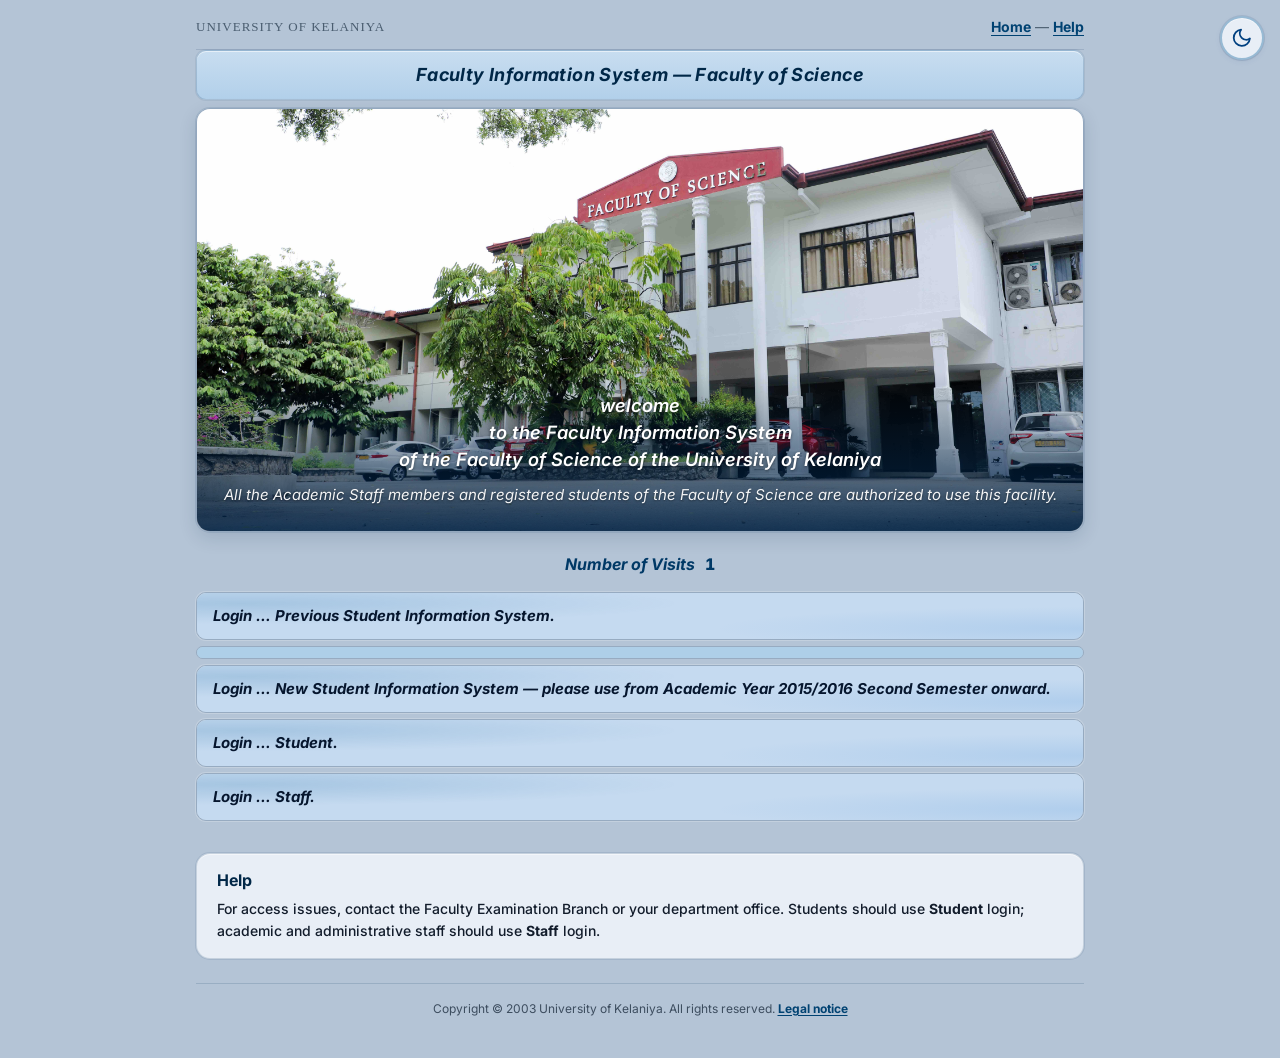
==== commit c46f907e: "added landing page" ====
--- a/index.html
+++ b/index.html
@@ -3,89 +3,108 @@
   <head>
     <meta charset="utf-8" />
     <meta name="viewport" content="width=device-width, initial-scale=1" />
-    <title>Sign in — Faculty of Science Student Portal</title>
+    <title>Faculty Information System — Faculty of Science, University of Kelaniya</title>
     <link rel="preconnect" href="https://fonts.googleapis.com" />
     <link rel="preconnect" href="https://fonts.gstatic.com" crossorigin />
     <link
-      href="https://fonts.googleapis.com/css2?family=Inter:wght@400;500;600;700;800&display=swap"
+      href="https://fonts.googleapis.com/css2?family=Inter:ital,wght@0,400;0,600;0,700;1,400;1,600;1,700&display=swap"
       rel="stylesheet"
     />
     <link rel="stylesheet" href="css/main.css" />
     <script src="js/theme.js"></script>
   </head>
-  <body>
-    <a class="skip-link" href="#login-form">Skip to sign in</a>
-    <div class="theme-toggle-wrap">
-      <button type="button" class="theme-toggle" data-theme-toggle>
+  <body class="fis-landing-body">
+    <a class="skip-link" href="#fis-main">Skip to main content</a>
+    <div class="theme-toggle-wrap fis-landing__theme">
+      <button type="button" class="theme-toggle fis-landing__theme-btn" data-theme-toggle>
         <svg class="theme-toggle__icon theme-toggle__icon--moon" xmlns="http://www.w3.org/2000/svg" viewBox="0 0 24 24" fill="none" stroke="currentColor" stroke-width="2" stroke-linecap="round" stroke-linejoin="round" aria-hidden="true"><path d="M21 12.79A9 9 0 1 1 11.21 3 7 7 0 0 0 21 12.79z"/></svg>
         <svg class="theme-toggle__icon theme-toggle__icon--sun" xmlns="http://www.w3.org/2000/svg" viewBox="0 0 24 24" fill="none" stroke="currentColor" stroke-width="2" stroke-linecap="round" stroke-linejoin="round" aria-hidden="true"><circle cx="12" cy="12" r="4"/><path d="M12 2v2m0 16v2M4.93 4.93l1.41 1.41m11.31 11.31l1.41 1.41M2 12h2m16 0h2M4.93 19.07l1.41-1.41M17.66 6.34l1.41-1.41"/></svg>
       </button>
     </div>
-    <div class="login-page">
-      <header class="login-brand" role="banner">
-        <div class="login-brand__crest">
-          <img src="logos/Kelaniya.png" alt="University of Kelaniya logo" />
-        </div>
-        <p class="login-brand__uni">University of Kelaniya</p>
-        <h1 class="login-brand__faculty">Faculty of Science</h1>
-        <p class="login-brand__portal">Student Results &amp; Examination Portal</p>
+
+    <div class="fis-landing" id="fis-main">
+      <header class="fis-landing__masthead">
+        <p class="fis-landing__uni">University of Kelaniya</p>
+        <nav class="fis-landing__utility" aria-label="Quick links">
+          <a href="index.html">Home</a>
+          <span class="fis-landing__utility-sep" aria-hidden="true"> — </span>
+          <a href="#help">Help</a>
+        </nav>
       </header>
 
-      <main class="login-card card card--elevated" id="main-content">
-        <h1>Sign in</h1>
-        <p class="subtitle">Use your faculty credentials to access your academic record.</p>
+      <div class="fis-landing__title-bar">
+        <p class="fis-landing__system-title">Faculty Information System — Faculty of Science</p>
+      </div>
 
-        <form id="login-form" action="dashboard.html" method="get" novalidate>
-          <div class="form-group">
-            <label for="username">Username</label>
-            <input
-              id="username"
-              name="username"
-              type="text"
-              autocomplete="username"
-              required
-              aria-required="true"
-            />
-          </div>
-          <div class="form-group">
-            <label for="password">Password</label>
-            <input
-              id="password"
-              name="password"
-              type="password"
-              autocomplete="current-password"
-              required
-              aria-required="true"
-            />
-          </div>
-          <button type="submit" class="btn btn--primary btn--block">Sign in</button>
-        </form>
+      <section class="fis-landing__hero" aria-label="Welcome">
+        <div class="fis-landing__hero-media">
+          <img
+            src="bg%20photos/fos_image.jpg"
+            alt="Campus view, Faculty of Science"
+            width="1200"
+            height="480"
+            decoding="async"
+          />
+        </div>
+        <div class="fis-landing__hero-overlay">
+          <p class="fis-landing__welcome">
+            <em>welcome</em><br />
+            <em>to the Faculty Information System</em><br />
+            <em>of the Faculty of Science of the University of Kelaniya</em>
+          </p>
+          <p class="fis-landing__welcome-note">
+            <em
+              >All the Academic Staff members and registered students of the Faculty of Science are authorized to use
+              this facility.</em
+            >
+          </p>
+        </div>
+      </section>
 
-        <nav class="form-footer-links" aria-label="Account help">
-          <a href="#">Change password</a>
-          <a href="#">Online registration</a>
-        </nav>
-      </main>
+      <p class="fis-landing__visits">
+        <em>Number of Visits</em>
+        <span class="fis-landing__visits-count" id="fis-visit-count" aria-live="polite">0</span>
+      </p>
 
-      <footer class="login-footer">
-        <p>Faculty of Science, University of Kelaniya, Sri Lanka.</p>
+      <nav class="fis-landing__login-nav" aria-label="Login options">
+        <a class="fis-landing__link-bar" href="student-login.html">Login … Previous Student Information System.</a>
+        <div class="fis-landing__link-bar fis-landing__link-bar--spacer" role="presentation"></div>
+        <a class="fis-landing__link-bar" href="student-login.html"
+          >Login … New Student Information System — please use from Academic Year 2015/2016 Second Semester onward.</a
+        >
+        <a class="fis-landing__link-bar" href="student-login.html">Login … Student.</a>
+        <a class="fis-landing__link-bar" href="staff-login.html">Login … Staff.</a>
+      </nav>
+
+      <section class="fis-landing__help" id="help" tabindex="-1">
+        <h2 class="fis-landing__help-heading">Help</h2>
+        <p class="fis-landing__help-text">
+          For access issues, contact the Faculty Examination Branch or your department office. Students should use
+          <strong>Student</strong> login; academic and administrative staff should use <strong>Staff</strong> login.
+        </p>
+      </section>
+
+      <footer class="fis-landing__footer">
+        <p>
+          Copyright © 2003 University of Kelaniya. All rights reserved.
+          <a href="#">Legal notice</a>
+        </p>
       </footer>
     </div>
-    <script src="js/auth.js"></script>
+
     <script>
       (function () {
-        if (window.PortalAuth && window.PortalAuth.isLoggedIn()) {
-          window.location.replace("dashboard.html");
+        var key = "fis_visit_count";
+        var n = 0;
+        try {
+          n = parseInt(localStorage.getItem(key) || "0", 10) || 0;
+          n += 1;
+          localStorage.setItem(key, String(n));
+        } catch (e) {
+          n = 1;
         }
-        var form = document.getElementById("login-form");
-        form.addEventListener("submit", function (e) {
-          e.preventDefault();
-          var u = document.getElementById("username").value.trim();
-          var p = document.getElementById("password").value;
-          if (!u || !p) return;
-          PortalAuth.login();
-          window.location.href = "dashboard.html";
-        });
+        var el = document.getElementById("fis-visit-count");
+        if (el) el.textContent = String(n);
       })();
     </script>
   </body>
--- a/css/main.css
+++ b/css/main.css
@@ -4,37 +4,41 @@
 :root {
   color-scheme: light;
   --color-primary: #0d47a1;
-  --color-primary-dark: #082a5c;
+  --color-primary-dark: #061d42;
   --color-primary-light: #1565c0;
-  --color-accent: #1976d2;
-  --color-surface: #ffffff;
-  --color-bg: #f0f4f8;
-  --color-bg-muted: #e8eef4;
-  --color-border: #cfd8e3;
-  --color-text: #1a2332;
-  --color-text-muted: #5c6b7a;
+  --color-accent: #0b5cad;
+  --color-surface: #f2f5f9;
+  --color-bg: #e4ebf3;
+  --color-bg-muted: #d8e2ed;
+  --color-border: #a8b8cc;
+  --color-text: #121c2b;
+  --color-text-muted: #3d4d5f;
   --color-success: #2e7d32;
   --color-warning: #ed6c02;
-  --shadow-sm: 0 1px 3px rgba(13, 71, 161, 0.08);
-  --shadow-md: 0 4px 12px rgba(13, 71, 161, 0.12);
-  --radius: 12px;
-  --radius-sm: 8px;
+  --shadow-sm: 0 1px 2px rgba(15, 35, 60, 0.06), 0 2px 6px rgba(13, 71, 161, 0.06);
+  --shadow-md: 0 2px 6px rgba(15, 35, 60, 0.07), 0 8px 20px rgba(13, 71, 161, 0.1);
+  --radius: 14px;
+  --radius-sm: 10px;
   --font-sans: "Inter", system-ui, -apple-system, Segoe UI, Roboto, sans-serif;
   --focus-ring: 0 0 0 3px rgba(25, 118, 210, 0.45);
-  /* Liquid surfaces (no backdrop blur) */
-  --liquid-base: #eef4fa;
-  --liquid-base-strong: #ffffff;
-  --liquid-highlight-a: rgba(25, 118, 210, 0.18);
-  --liquid-highlight-b: rgba(100, 181, 246, 0.14);
-  --liquid-border: rgba(21, 101, 192, 0.22);
-  --liquid-shine: rgba(255, 255, 255, 0.45);
-  --body-overlay: rgba(219, 230, 239, 0.5);
-  --body-overlay-2: rgba(219, 230, 239, 0.62);
-  --table-wrap-bg: #e8f0f8;
-  --table-row-alt: #f0f6fc;
-  --table-row-hover: #dbeaf8;
-  --login-crest-base: #f2f7fd;
+  /* Liquid surfaces — cooler, less white; softer shine so text stays legible */
+  --liquid-base: #d6e0ec;
+  --liquid-base-strong: #e8eef6;
+  --liquid-highlight-a: rgba(25, 118, 210, 0.2);
+  --liquid-highlight-b: rgba(66, 133, 200, 0.14);
+  --liquid-border: rgba(18, 55, 95, 0.18);
+  --liquid-shine: rgba(255, 255, 255, 0.18);
+  --body-overlay: rgba(176, 196, 218, 0.72);
+  --body-overlay-2: rgba(155, 180, 208, 0.78);
+  --table-wrap-bg: #d8e4f0;
+  --table-row-alt: #e0eaf4;
+  --table-row-hover: #c8daf0;
+  --login-crest-base: #dce6f2;
   --header-gradient: linear-gradient(128deg, #051a40 0%, #0d47a1 42%, #1565c0 88%);
+  /* Card / panel edge treatment */
+  --edge-outer: 0 0 0 1px rgba(18, 55, 95, 0.1);
+  --edge-inset: inset 0 1px 0 rgba(255, 255, 255, 0.5);
+  --btn-primary-hover: #082a5c;
 }
 
 [data-theme="dark"] {
@@ -46,20 +50,20 @@
   --color-surface: #1c2433;
   --color-bg: #121820;
   --color-bg-muted: #243044;
-  --color-border: #3d4f66;
+  --color-border: #4a5d78;
   --color-text: #e8eef4;
-  --color-text-muted: #9fb0c3;
+  --color-text-muted: #a8b9cc;
   --color-success: #66bb6a;
   --color-warning: #ffb74d;
-  --shadow-sm: 0 1px 3px rgba(0, 0, 0, 0.35);
-  --shadow-md: 0 4px 16px rgba(0, 0, 0, 0.45);
+  --shadow-sm: 0 1px 2px rgba(0, 0, 0, 0.4), 0 0 0 1px rgba(255, 255, 255, 0.05);
+  --shadow-md: 0 4px 20px rgba(0, 0, 0, 0.5), 0 0 0 1px rgba(255, 255, 255, 0.06);
   --focus-ring: 0 0 0 3px rgba(100, 181, 246, 0.5);
-  --liquid-base: #1c2636;
-  --liquid-base-strong: #243044;
-  --liquid-highlight-a: rgba(100, 181, 246, 0.16);
-  --liquid-highlight-b: rgba(66, 165, 245, 0.1);
-  --liquid-border: rgba(100, 181, 246, 0.22);
-  --liquid-shine: rgba(255, 255, 255, 0.06);
+  --liquid-base: #1a2332;
+  --liquid-base-strong: #222c3e;
+  --liquid-highlight-a: rgba(100, 181, 246, 0.14);
+  --liquid-highlight-b: rgba(66, 165, 245, 0.09);
+  --liquid-border: rgba(130, 170, 220, 0.2);
+  --liquid-shine: rgba(255, 255, 255, 0.05);
   --body-overlay: rgba(10, 14, 22, 0.82);
   --body-overlay-2: rgba(10, 14, 22, 0.9);
   --table-wrap-bg: #1a2433;
@@ -67,6 +71,9 @@
   --table-row-hover: #243a58;
   --login-crest-base: #252f42;
   --header-gradient: linear-gradient(128deg, #030d1f 0%, #0a1f42 48%, #143560 100%);
+  --edge-outer: 0 0 0 1px rgba(255, 255, 255, 0.09);
+  --edge-inset: inset 0 1px 0 rgba(255, 255, 255, 0.06);
+  --btn-primary-hover: #3a7fd4;
 }
 
 @keyframes liquid-surface-flow {
@@ -115,7 +122,7 @@
   font-size: 1rem;
   line-height: 1.5;
   color: var(--color-text);
-  background-color: #dbe6ef;
+  background-color: #b9c9dc;
   background-image:
     linear-gradient(var(--body-overlay), var(--body-overlay-2)),
     url("../bg%20photos/fos_image.jpg");
@@ -230,7 +237,7 @@
 }
 
 .btn--primary:hover {
-  background: var(--color-primary-dark);
+  background: var(--btn-primary-hover);
 }
 
 .btn--secondary {
@@ -372,12 +379,12 @@
   background: transparent;
   border-radius: var(--radius);
   border: 1px solid var(--liquid-border);
-  box-shadow: var(--shadow-md);
+  box-shadow: var(--edge-outer), var(--edge-inset), var(--shadow-md);
   padding: 1.25rem 1.5rem;
 }
 
 .card--elevated {
-  box-shadow: var(--shadow-md);
+  box-shadow: var(--edge-outer), var(--edge-inset), var(--shadow-md);
 }
 
 .card__title {
@@ -394,6 +401,10 @@
   font-weight: 700;
   color: var(--color-primary-dark);
   margin: 0;
+}
+
+html[data-theme="light"] .card__value {
+  color: #051a33;
 }
 
 .card__meta {
@@ -427,6 +438,15 @@
   border-radius: var(--radius-sm);
   background: var(--liquid-base-strong);
   color: var(--color-text);
+  box-shadow: inset 0 1px 2px rgba(15, 35, 60, 0.04);
+}
+
+html[data-theme="light"] .form-group input[type="text"],
+html[data-theme="light"] .form-group input[type="password"],
+html[data-theme="light"] .form-group input[type="search"],
+html[data-theme="light"] .form-group select {
+  background: #f7f9fc;
+  color: #0f1720;
 }
 
 .form-group input:focus-visible,
@@ -444,6 +464,15 @@
   padding-top: 1.25rem;
   border-top: 1px solid var(--color-border);
   font-size: 0.875rem;
+}
+
+.form-footer-links a {
+  color: var(--color-accent);
+  font-weight: 600;
+}
+
+html[data-theme="light"] .form-footer-links a {
+  color: #0a4f9c;
 }
 
 /* Login page */
@@ -477,7 +506,7 @@
   border-radius: 50%;
   display: grid;
   place-items: center;
-  box-shadow: var(--shadow-md);
+  box-shadow: var(--edge-outer), var(--edge-inset), var(--shadow-md);
 }
 
 .login-brand__crest::before {
@@ -541,6 +570,11 @@
   font-size: 0.875rem;
   color: var(--color-text-muted);
   margin: 0 0 1.5rem;
+  font-weight: 500;
+}
+
+html[data-theme="light"] .login-card .subtitle {
+  color: #354556;
 }
 
 .login-footer {
@@ -571,8 +605,8 @@
   background: var(--header-gradient);
   color: #fff;
   padding: 1rem 0;
-  box-shadow: var(--shadow-md);
-  border-bottom: 1px solid rgba(255, 255, 255, 0.2);
+  box-shadow: var(--shadow-md), inset 0 -1px 0 rgba(0, 0, 0, 0.12);
+  border-bottom: 1px solid rgba(255, 255, 255, 0.14);
 }
 
 .app-header::before {
@@ -708,15 +742,19 @@
   color: var(--color-text);
   font-weight: 600;
   font-size: 0.9375rem;
-  box-shadow: var(--shadow-sm);
+  box-shadow: var(--edge-outer), var(--edge-inset), var(--shadow-sm);
   transition: border-color 0.15s, box-shadow 0.15s, transform 0.15s;
   min-height: 88px;
 }
 
 .action-tile:hover {
   border-color: var(--color-primary-light);
-  box-shadow: var(--shadow-md);
+  box-shadow: var(--edge-outer), var(--edge-inset), var(--shadow-md);
   color: var(--color-primary-dark);
+}
+
+html[data-theme="light"] .action-tile:hover {
+  color: #051a33;
 }
 
 .action-tile:focus-visible {
@@ -727,9 +765,13 @@
 .action-tile small {
   display: block;
   margin-top: 0.35rem;
-  font-weight: 500;
+  font-weight: 600;
   font-size: 0.75rem;
   color: var(--color-text-muted);
+}
+
+html[data-theme="light"] .action-tile small {
+  color: #354556;
 }
 
 .dashboard-two-col {
@@ -772,6 +814,8 @@
 
 .detail-list dd {
   margin: 0;
+  color: var(--color-text);
+  font-weight: 500;
 }
 
 /* Page title bar */
@@ -832,6 +876,7 @@
   border: 1px solid var(--liquid-border);
   background: transparent;
   max-height: min(70vh, 560px);
+  box-shadow: var(--edge-outer), var(--edge-inset), var(--shadow-sm);
 }
 
 .results-table {
@@ -859,6 +904,7 @@
   padding: 0.75rem 1rem;
   border-bottom: 1px solid var(--color-bg-muted);
   vertical-align: top;
+  color: var(--color-text);
 }
 
 .results-table tbody tr:nth-child(even) {
@@ -872,12 +918,21 @@
 .results-table .grade {
   font-weight: 700;
   color: var(--color-primary-dark);
+}
+
+html[data-theme="light"] .results-table .grade {
+  color: #051a33;
 }
 
 .empty-row td {
   text-align: center;
   color: var(--color-text-muted);
   padding: 2rem;
+  font-weight: 600;
+}
+
+html[data-theme="light"] .empty-row td {
+  color: #354556;
 }
 
 /* Admission page */
@@ -1055,7 +1110,379 @@
   .action-tile::before,
   .table-wrap::before,
   .app-header::before,
-  .login-brand__crest::before {
+  .login-brand__crest::before,
+  .fis-landing__link-bar::before {
     animation: none !important;
   }
 }
+
+/* ——— Faculty Information System landing (legacy-style) ——— */
+body.fis-landing-body {
+  --fis-page-bg: #b4c4d6;
+  --fis-text: #121c2b;
+  --fis-masthead-muted: #4a5d70;
+  --fis-help-bg: #e8eef6;
+  --fis-help-border: rgba(18, 55, 95, 0.16);
+  --fis-footer-text: #3d4d5f;
+  --fis-link-bar-text: #06162e;
+  --fis-title-bar-shadow: inset 0 1px 0 rgba(255, 255, 255, 0.55), 0 0 0 1px rgba(18, 55, 95, 0.08);
+  background-image: none;
+  background-color: var(--fis-page-bg);
+  color: var(--fis-text);
+}
+
+[data-theme="dark"] body.fis-landing-body {
+  --fis-page-bg: #0f141c;
+  --fis-text: #e8eef4;
+  --fis-masthead-muted: #9fb0c3;
+  --fis-title-bar-bg: #0a2744;
+  --fis-title-bar-text: #e3f2fd;
+  --fis-hero-overlay: rgba(0, 20, 45, 0.78);
+  --fis-bar-bg: #1a2838;
+  --fis-bar-text: #e3f2fd;
+  --fis-bar-border: rgba(100, 181, 246, 0.25);
+  --fis-footer-text: #9fb0c3;
+  --fis-help-bg: rgba(28, 36, 51, 0.85);
+  --fis-help-border: rgba(100, 181, 246, 0.2);
+  --fis-link-bar-text: #e3f2fd;
+  --fis-title-bar-shadow: none;
+}
+
+.fis-landing {
+  max-width: 920px;
+  margin: 0 auto;
+  padding: 0 1rem 2.5rem;
+  font-family: var(--font-sans);
+}
+
+.fis-landing__theme.theme-toggle-wrap {
+  position: fixed;
+}
+
+.fis-landing-body .fis-landing__theme .theme-toggle {
+  border-color: rgba(0, 89, 150, 0.35);
+  background: var(--liquid-base-strong);
+  color: #004080;
+  box-shadow: var(--edge-outer), var(--edge-inset), var(--shadow-sm);
+}
+
+[data-theme="dark"] .fis-landing-body .fis-landing__theme .theme-toggle {
+  border-color: var(--liquid-border);
+  background: var(--liquid-base-strong);
+  color: var(--color-accent);
+}
+
+.fis-landing__masthead {
+  display: flex;
+  flex-wrap: wrap;
+  align-items: center;
+  justify-content: space-between;
+  gap: 0.75rem 1.5rem;
+  padding: 1rem 0 0.75rem;
+  border-bottom: 1px solid rgba(18, 55, 95, 0.14);
+}
+
+.fis-landing__uni {
+  margin: 0;
+  font-family: Georgia, "Times New Roman", Times, serif;
+  font-size: 0.8125rem;
+  font-weight: 400;
+  letter-spacing: 0.08em;
+  text-transform: uppercase;
+  color: var(--fis-masthead-muted);
+}
+
+.fis-landing__utility {
+  font-size: 0.875rem;
+}
+
+.fis-landing__utility a {
+  color: #004272;
+  font-weight: 700;
+  text-underline-offset: 3px;
+}
+
+[data-theme="dark"] .fis-landing__utility a {
+  color: var(--color-accent);
+}
+
+.fis-landing__utility-sep {
+  color: var(--fis-masthead-muted);
+}
+
+.fis-landing__title-bar {
+  margin: 0 0 0.5rem;
+  padding: 0.65rem 1rem;
+  background: linear-gradient(180deg, #c8ddf0 0%, #b2d0ea 100%);
+  border: 1px solid rgba(18, 55, 95, 0.18);
+  border-radius: var(--radius-sm);
+  box-shadow: var(--fis-title-bar-shadow, inset 0 1px 0 rgba(255, 255, 255, 0.5));
+}
+
+[data-theme="dark"] .fis-landing__title-bar {
+  background: var(--fis-title-bar-bg);
+  border-color: var(--fis-bar-border);
+  border-radius: var(--radius-sm);
+  box-shadow: var(--edge-outer), var(--edge-inset);
+}
+
+.fis-landing__system-title {
+  margin: 0;
+  font-size: clamp(0.95rem, 2.5vw, 1.125rem);
+  font-weight: 700;
+  font-style: italic;
+  color: #002747;
+  text-align: center;
+  letter-spacing: 0.02em;
+}
+
+[data-theme="dark"] .fis-landing__system-title {
+  color: var(--fis-title-bar-text);
+}
+
+.fis-landing__hero {
+  position: relative;
+  margin: 0 0 1.25rem;
+  border: 1px solid rgba(18, 55, 95, 0.2);
+  border-radius: var(--radius);
+  box-shadow: var(--edge-outer), 0 6px 18px rgba(15, 40, 70, 0.14);
+  overflow: hidden;
+}
+
+.fis-landing__hero-media img {
+  display: block;
+  width: 100%;
+  height: auto;
+  min-height: 200px;
+  object-fit: cover;
+  vertical-align: middle;
+}
+
+.fis-landing__hero-overlay {
+  position: absolute;
+  left: 0;
+  right: 0;
+  bottom: 0;
+  padding: 1.25rem 1rem 1.5rem;
+  background: linear-gradient(transparent, rgba(0, 35, 70, 0.88));
+}
+
+[data-theme="dark"] .fis-landing__hero-overlay {
+  background: linear-gradient(transparent, var(--fis-hero-overlay));
+}
+
+.fis-landing__welcome {
+  margin: 0 0 0.75rem;
+  font-size: clamp(0.95rem, 2.2vw, 1.15rem);
+  font-weight: 600;
+  line-height: 1.45;
+  color: #fff;
+  text-align: center;
+  text-shadow: 0 1px 3px rgba(0, 0, 0, 0.45);
+}
+
+.fis-landing__welcome-note {
+  margin: 0;
+  font-size: clamp(0.8rem, 1.8vw, 0.9375rem);
+  line-height: 1.5;
+  color: rgba(255, 255, 255, 0.95);
+  text-align: center;
+  text-shadow: 0 1px 2px rgba(0, 0, 0, 0.4);
+}
+
+.fis-landing__visits {
+  margin: 0 0 1rem;
+  font-size: 1rem;
+  font-weight: 700;
+  font-style: italic;
+  color: #003966;
+  text-align: center;
+}
+
+[data-theme="dark"] .fis-landing__visits {
+  color: var(--color-accent);
+}
+
+.fis-landing__visits-count {
+  display: inline-block;
+  margin-left: 0.35rem;
+  font-style: normal;
+  font-weight: 800;
+  font-variant-numeric: tabular-nums;
+}
+
+.fis-landing__login-nav {
+  display: flex;
+  flex-direction: column;
+  gap: 0.35rem;
+  margin-bottom: 2rem;
+}
+
+.fis-landing__link-bar {
+  position: relative;
+  isolation: isolate;
+  display: block;
+  padding: 0.75rem 1rem;
+  font-size: 0.9375rem;
+  font-weight: 700;
+  font-style: italic;
+  color: var(--fis-link-bar-text, #0a1f4a);
+  text-decoration: none;
+  border: 1px solid rgba(18, 55, 95, 0.18);
+  border-radius: var(--radius-sm);
+  overflow: hidden;
+  box-shadow: inset 0 1px 0 rgba(255, 255, 255, 0.55), 0 0 0 1px rgba(255, 255, 255, 0.2);
+  transition: color 0.15s, border-color 0.15s, box-shadow 0.15s;
+}
+
+.fis-landing__link-bar::before {
+  content: "";
+  position: absolute;
+  inset: -40%;
+  z-index: -1;
+  background-color: #c5daf0;
+  background-image:
+    radial-gradient(ellipse 50% 45% at 25% 35%, rgba(0, 89, 150, 0.16), transparent 55%),
+    radial-gradient(ellipse 45% 50% at 78% 65%, rgba(25, 118, 210, 0.12), transparent 52%);
+  animation: liquid-surface-flow 18s ease-in-out infinite;
+  pointer-events: none;
+}
+
+.fis-landing__link-bar:nth-child(3)::before {
+  animation-delay: -5s;
+}
+
+.fis-landing__link-bar:nth-child(4)::before {
+  animation-delay: -9s;
+}
+
+.fis-landing__link-bar:nth-child(5)::before {
+  animation-delay: -2s;
+}
+
+.fis-landing__link-bar:hover {
+  color: #002747;
+  border-color: rgba(0, 89, 150, 0.4);
+  box-shadow: inset 0 1px 0 rgba(255, 255, 255, 0.75), 0 2px 10px rgba(0, 60, 120, 0.14);
+}
+
+.fis-landing__link-bar:focus-visible {
+  outline: none;
+  box-shadow: var(--focus-ring);
+}
+
+[data-theme="dark"] .fis-landing__link-bar {
+  color: var(--fis-bar-text);
+  border-color: var(--fis-bar-border);
+  box-shadow: none;
+}
+
+[data-theme="dark"] .fis-landing__link-bar::before {
+  background-color: var(--fis-bar-bg);
+  background-image:
+    radial-gradient(ellipse 50% 45% at 25% 35%, rgba(100, 181, 246, 0.12), transparent 55%),
+    radial-gradient(ellipse 45% 50% at 78% 65%, rgba(66, 165, 245, 0.1), transparent 52%);
+}
+
+[data-theme="dark"] .fis-landing__link-bar:hover {
+  color: #fff;
+  border-color: rgba(100, 181, 246, 0.45);
+}
+
+.fis-landing__link-bar--spacer {
+  min-height: 0.5rem;
+  padding: 0.35rem;
+  pointer-events: none;
+  cursor: default;
+  box-shadow: none;
+}
+
+.fis-landing__link-bar--spacer::before {
+  background-color: #aecfe8;
+  background-image: none;
+  animation: none;
+}
+
+[data-theme="dark"] .fis-landing__link-bar--spacer::before {
+  background-color: #243044;
+}
+
+.fis-landing__help {
+  padding: 1rem 1.25rem;
+  margin-bottom: 1.5rem;
+  background: var(--fis-help-bg, #e8eef6);
+  border: 1px solid var(--fis-help-border, rgba(18, 55, 95, 0.16));
+  border-radius: var(--radius);
+  box-shadow: var(--edge-outer), var(--edge-inset);
+}
+
+[data-theme="dark"] .fis-landing__help {
+  background: var(--fis-help-bg);
+  border-color: var(--fis-help-border);
+  box-shadow: var(--edge-outer), var(--edge-inset);
+}
+
+.fis-landing__help-heading {
+  margin: 0 0 0.5rem;
+  font-size: 1rem;
+  color: #002747;
+}
+
+[data-theme="dark"] .fis-landing__help-heading {
+  color: var(--color-accent);
+}
+
+.fis-landing__help-text {
+  margin: 0;
+  font-size: 0.875rem;
+  line-height: 1.55;
+  color: var(--fis-text);
+  font-weight: 500;
+}
+
+.fis-landing__footer {
+  padding-top: 1rem;
+  border-top: 1px solid rgba(18, 55, 95, 0.16);
+  text-align: center;
+}
+
+[data-theme="dark"] .fis-landing__footer {
+  border-top-color: rgba(255, 255, 255, 0.1);
+}
+
+.fis-landing__footer p {
+  margin: 0;
+  font-size: 0.75rem;
+  color: var(--fis-footer-text, #3d4d5f);
+}
+
+.fis-landing__footer a {
+  color: #004272;
+  font-weight: 700;
+}
+
+[data-theme="dark"] .fis-landing__footer a {
+  color: var(--color-accent);
+}
+
+.login-back-link {
+  margin: 0 0 1rem;
+  text-align: center;
+  width: 100%;
+  max-width: 420px;
+}
+
+@media print {
+  .fis-landing__theme {
+    display: none !important;
+  }
+
+  body.fis-landing-body {
+    background: #fff;
+    color: #000;
+  }
+
+  .fis-landing__link-bar::before {
+    animation: none !important;
+  }
+}
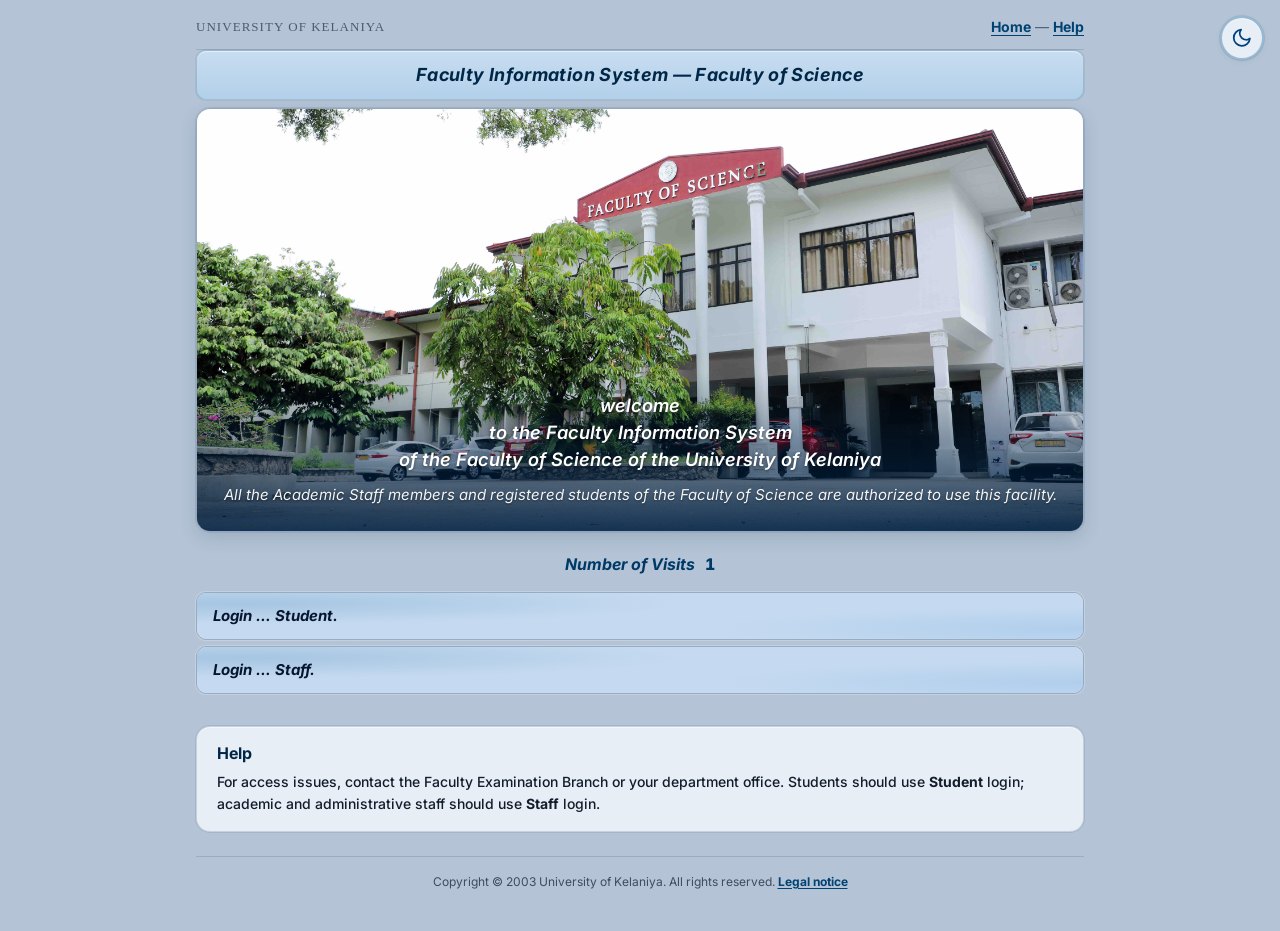
==== commit 155d2821: "removed unwanted dashbard options" ====
--- a/index.html
+++ b/index.html
@@ -67,11 +67,6 @@
       </p>
 
       <nav class="fis-landing__login-nav" aria-label="Login options">
-        <a class="fis-landing__link-bar" href="student-login.html">Login … Previous Student Information System.</a>
-        <div class="fis-landing__link-bar fis-landing__link-bar--spacer" role="presentation"></div>
-        <a class="fis-landing__link-bar" href="student-login.html"
-          >Login … New Student Information System — please use from Academic Year 2015/2016 Second Semester onward.</a
-        >
         <a class="fis-landing__link-bar" href="student-login.html">Login … Student.</a>
         <a class="fis-landing__link-bar" href="staff-login.html">Login … Staff.</a>
       </nav>
--- a/css/main.css
+++ b/css/main.css
@@ -1348,16 +1348,8 @@
   pointer-events: none;
 }
 
-.fis-landing__link-bar:nth-child(3)::before {
-  animation-delay: -5s;
-}
-
-.fis-landing__link-bar:nth-child(4)::before {
-  animation-delay: -9s;
-}
-
-.fis-landing__link-bar:nth-child(5)::before {
-  animation-delay: -2s;
+.fis-landing__link-bar:nth-child(2)::before {
+  animation-delay: -6s;
 }
 
 .fis-landing__link-bar:hover {
@@ -1387,24 +1379,6 @@
 [data-theme="dark"] .fis-landing__link-bar:hover {
   color: #fff;
   border-color: rgba(100, 181, 246, 0.45);
-}
-
-.fis-landing__link-bar--spacer {
-  min-height: 0.5rem;
-  padding: 0.35rem;
-  pointer-events: none;
-  cursor: default;
-  box-shadow: none;
-}
-
-.fis-landing__link-bar--spacer::before {
-  background-color: #aecfe8;
-  background-image: none;
-  animation: none;
-}
-
-[data-theme="dark"] .fis-landing__link-bar--spacer::before {
-  background-color: #243044;
 }
 
 .fis-landing__help {
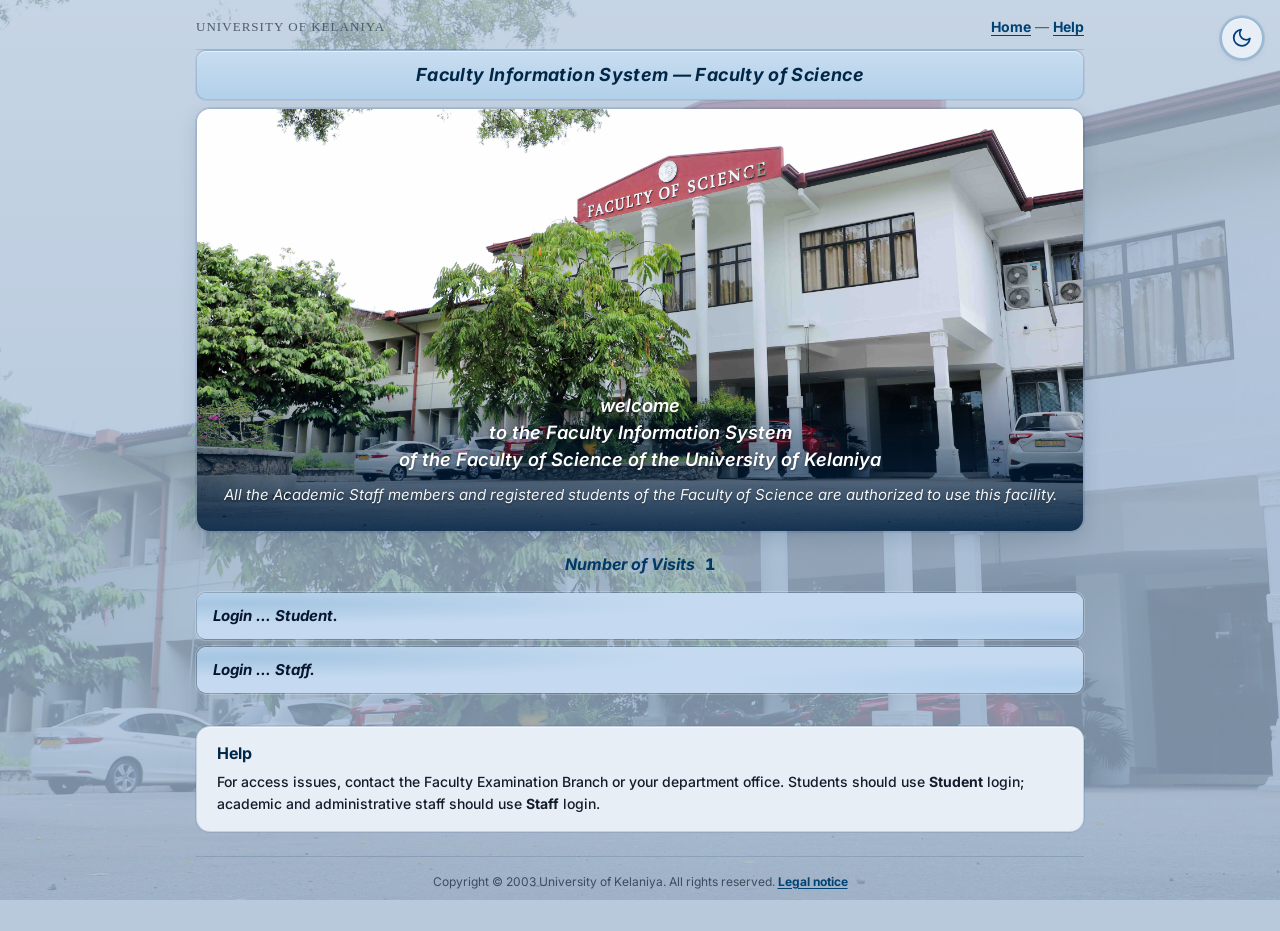
==== commit 5c85f020: "removed bg" ====
--- a/index.html
+++ b/index.html
@@ -13,7 +13,7 @@
     <link rel="stylesheet" href="css/main.css" />
     <script src="js/theme.js"></script>
   </head>
-  <body class="fis-landing-body">
+  <body class="fis-landing-body page-bg--photo">
     <a class="skip-link" href="#fis-main">Skip to main content</a>
     <div class="theme-toggle-wrap fis-landing__theme">
       <button type="button" class="theme-toggle fis-landing__theme-btn" data-theme-toggle>
--- a/css/main.css
+++ b/css/main.css
@@ -122,6 +122,12 @@
   font-size: 1rem;
   line-height: 1.5;
   color: var(--color-text);
+  background-color: var(--color-bg);
+  background-image: none;
+}
+
+/* Campus photo: only index (landing), student-login, staff-dashboard */
+body.page-bg--photo {
   background-color: #b9c9dc;
   background-image:
     linear-gradient(var(--body-overlay), var(--body-overlay-2)),
@@ -133,7 +139,14 @@
 }
 
 [data-theme="dark"] body {
+  background-color: var(--color-bg);
+}
+
+[data-theme="dark"] body.page-bg--photo {
   background-color: #0a0e14;
+  background-image:
+    linear-gradient(var(--body-overlay), var(--body-overlay-2)),
+    url("../bg%20photos/fos_image.jpg");
 }
 
 /* Skip link */
@@ -1126,9 +1139,12 @@
   --fis-footer-text: #3d4d5f;
   --fis-link-bar-text: #06162e;
   --fis-title-bar-shadow: inset 0 1px 0 rgba(255, 255, 255, 0.55), 0 0 0 1px rgba(18, 55, 95, 0.08);
-  background-image: none;
+  color: var(--fis-text);
+}
+
+/* Solid page tint when landing has no photo (should not apply with .page-bg--photo) */
+body.fis-landing-body:not(.page-bg--photo) {
   background-color: var(--fis-page-bg);
-  color: var(--fis-text);
 }
 
 [data-theme="dark"] body.fis-landing-body {
